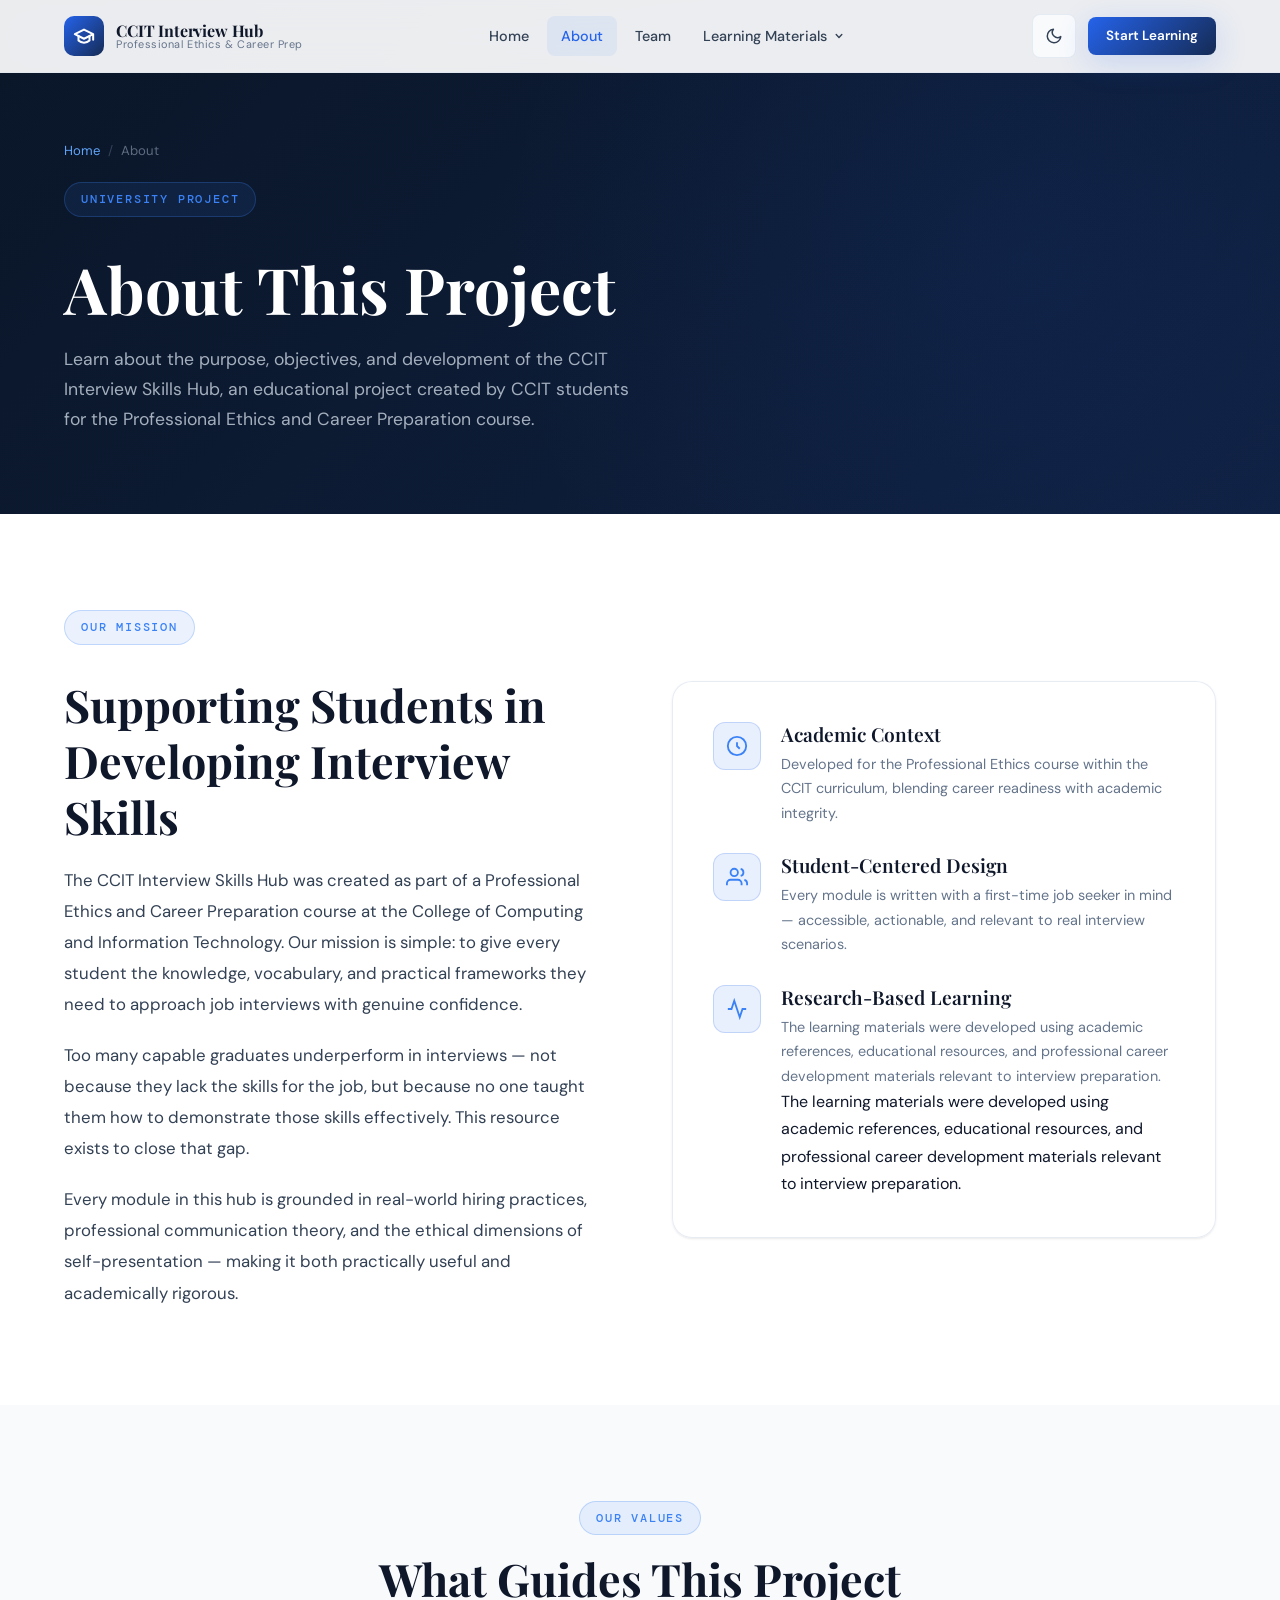
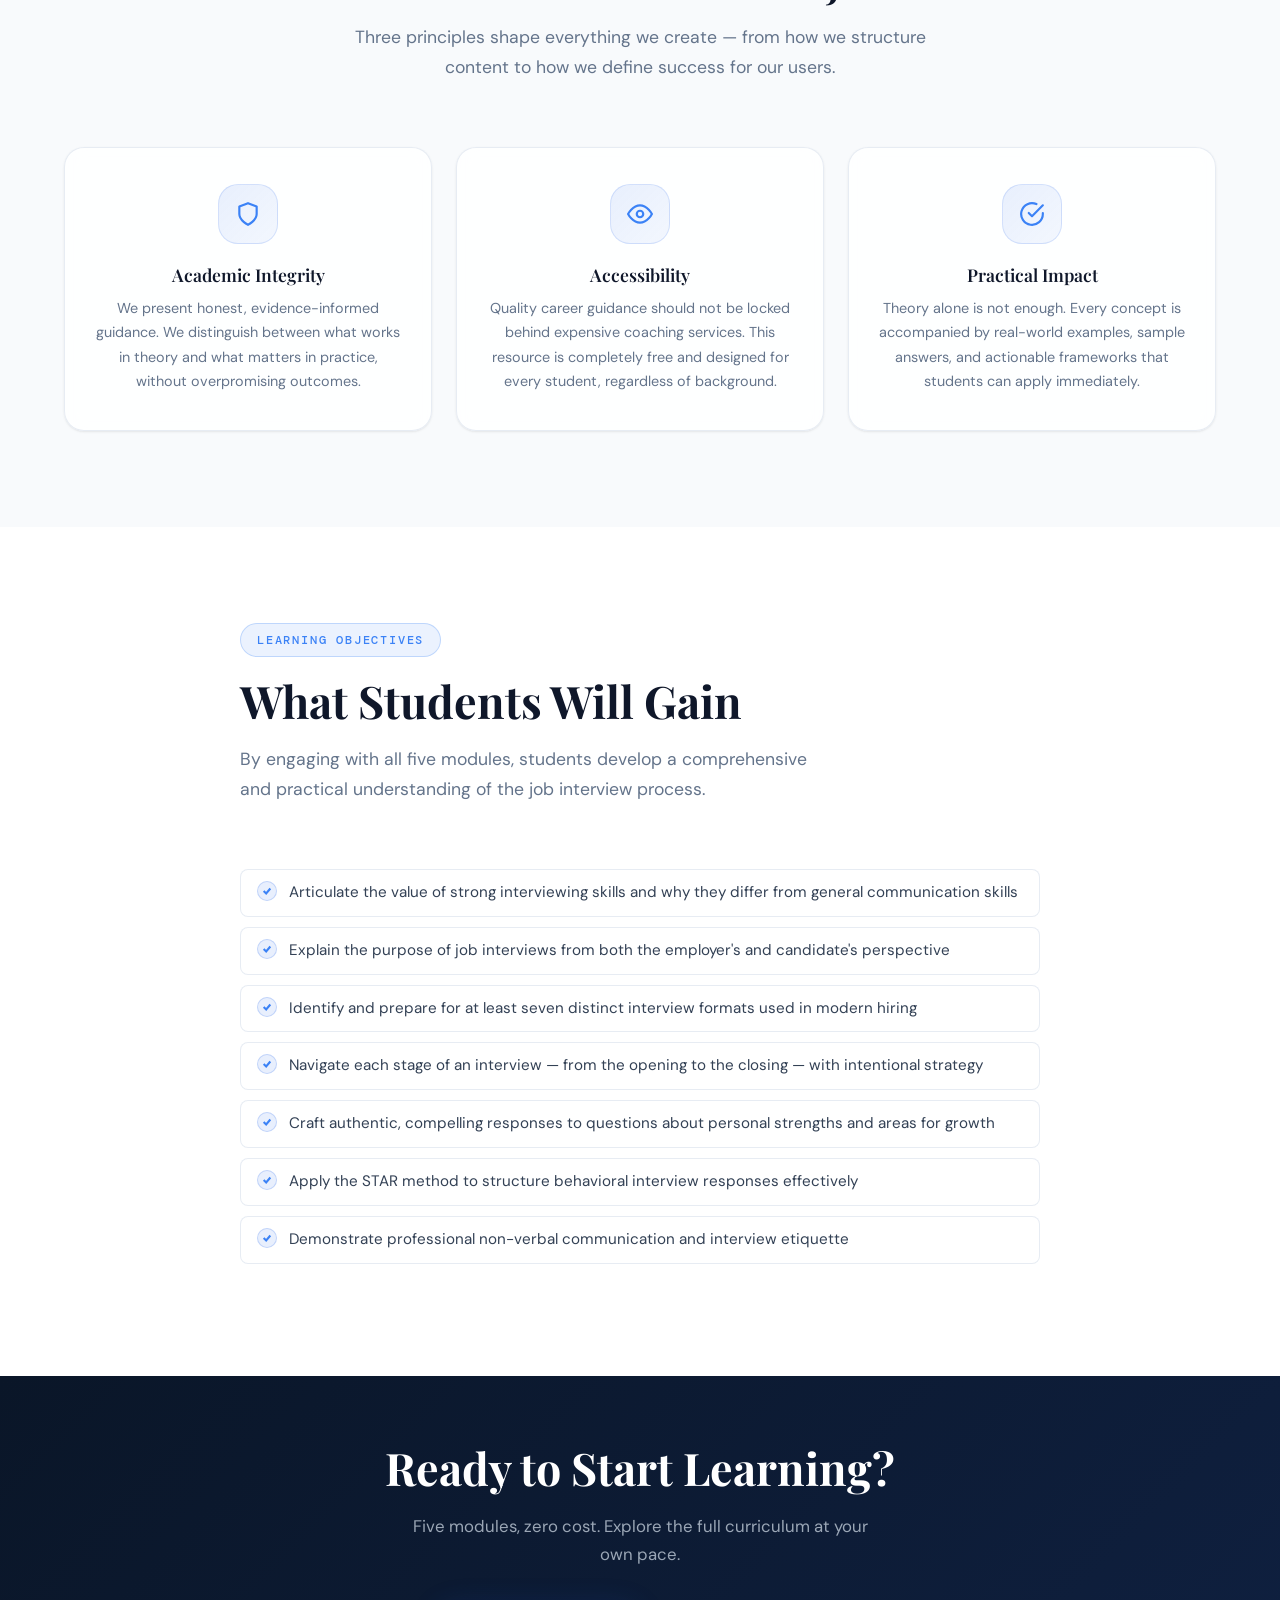
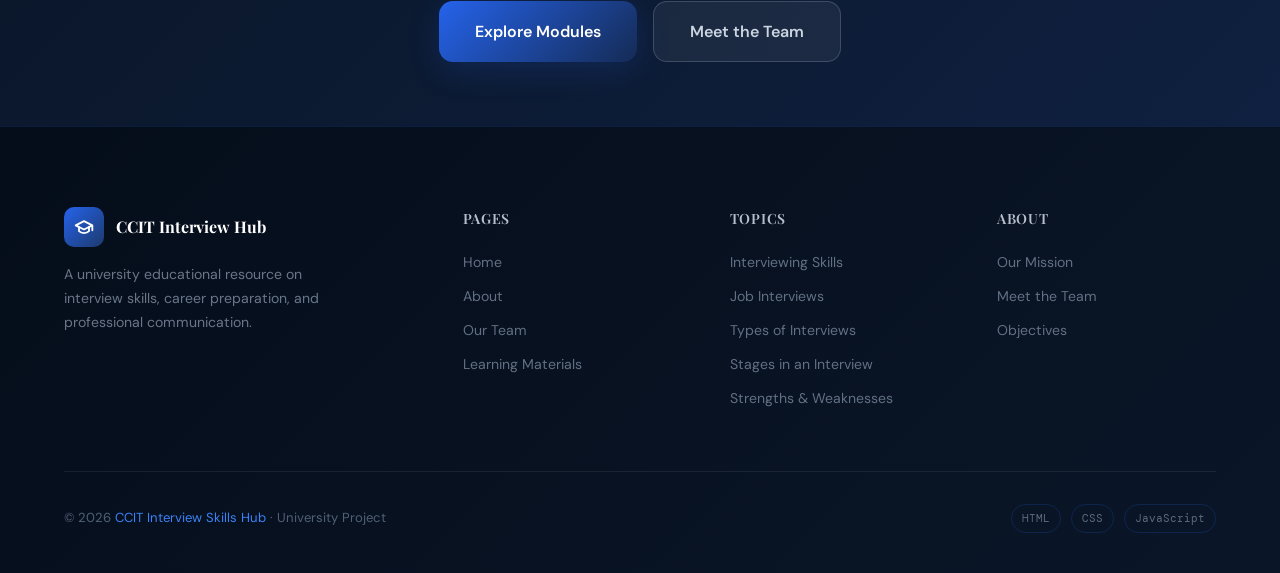
==== about.html @ 1cf7b552 "Initial commit" ====
<!DOCTYPE html>
<html lang="en" data-theme="light">
<head>
  <meta charset="UTF-8" />
  <meta name="viewport" content="width=device-width, initial-scale=1.0" />
  <title>About — CCIT Interview Skills Hub</title>
  <meta name="description" content="Learn about the CCIT Interview Skills Hub project, its mission, values, and educational objectives." />
  <link rel="preconnect" href="https://fonts.googleapis.com" />
  <link rel="preconnect" href="https://fonts.gstatic.com" crossorigin />
  <link href="https://fonts.googleapis.com/css2?family=Playfair+Display:wght@400;600;700;900&family=DM+Sans:wght@300;400;500;600;700&family=DM+Mono:wght@400;500&display=swap" rel="stylesheet" />
  <link rel="stylesheet" href="css/style.css" />
</head>
<body>

<!-- ── Navbar ───────────────────────────────────────────────── -->
<nav class="navbar">
  <div class="container nav-inner">
    <a href="index.html" class="nav-logo">
      <div class="logo-icon">
        <svg width="22" height="22" viewBox="0 0 24 24" fill="none" stroke="white" stroke-width="2.2" stroke-linecap="round" stroke-linejoin="round">
          <path d="M22 10v6M2 10l10-5 10 5-10 5z"/><path d="M6 12v5c3 3 9 3 12 0v-5"/>
        </svg>
      </div>
      <div class="logo-text">
        <span class="logo-title">CCIT Interview Hub</span>
        <span class="logo-sub">Professional Ethics &amp; Career Prep</span>
      </div>
    </a>

    <ul class="nav-menu">
      <li class="nav-item"><a href="index.html" class="nav-link">Home</a></li>
      <li class="nav-item"><a href="about.html" class="nav-link">About</a></li>
      <li class="nav-item"><a href="team.html" class="nav-link">Team</a></li>
      <li class="nav-item">
        <a href="learning-materials.html" class="nav-link">
          Learning Materials
          <svg viewBox="0 0 20 20" fill="currentColor"><path fill-rule="evenodd" d="M5.293 7.293a1 1 0 011.414 0L10 10.586l3.293-3.293a1 1 0 111.414 1.414l-4 4a1 1 0 01-1.414 0l-4-4a1 1 0 010-1.414z" clip-rule="evenodd"/></svg>
        </a>
        <div class="dropdown">
          <a href="learning-materials.html#topic-1" class="dropdown-item"><span class="dropdown-dot"></span>Interviewing Skills</a>
          <a href="learning-materials.html#topic-2" class="dropdown-item"><span class="dropdown-dot"></span>Job Interviews</a>
          <a href="learning-materials.html#topic-3" class="dropdown-item"><span class="dropdown-dot"></span>Types of Interviews</a>
          <a href="learning-materials.html#topic-4" class="dropdown-item"><span class="dropdown-dot"></span>Stages in an Interview</a>
          <a href="learning-materials.html#topic-5" class="dropdown-item"><span class="dropdown-dot"></span>Strengths &amp; Weaknesses</a>
        </div>
      </li>
    </ul>

    <div class="nav-actions">
      <button class="dark-toggle" aria-label="Toggle dark mode">
        <svg class="icon-moon" width="18" height="18" viewBox="0 0 24 24" fill="none" stroke="currentColor" stroke-width="2" stroke-linecap="round" stroke-linejoin="round"><path d="M21 12.79A9 9 0 1 1 11.21 3 7 7 0 0 0 21 12.79z"/></svg>
        <svg class="icon-sun" width="18" height="18" viewBox="0 0 24 24" fill="none" stroke="currentColor" stroke-width="2" stroke-linecap="round" stroke-linejoin="round"><circle cx="12" cy="12" r="5"/><line x1="12" y1="1" x2="12" y2="3"/><line x1="12" y1="21" x2="12" y2="23"/><line x1="4.22" y1="4.22" x2="5.64" y2="5.64"/><line x1="18.36" y1="18.36" x2="19.78" y2="19.78"/><line x1="1" y1="12" x2="3" y2="12"/><line x1="21" y1="12" x2="23" y2="12"/><line x1="4.22" y1="19.78" x2="5.64" y2="18.36"/><line x1="18.36" y1="5.64" x2="19.78" y2="4.22"/></svg>
      </button>
      <a href="learning-materials.html" class="btn btn-primary btn-sm">Start Learning</a>
      <button class="mobile-menu-btn" aria-label="Menu"><span></span><span></span><span></span></button>
    </div>
  </div>
</nav>

<!-- Mobile Nav -->
<div class="mobile-nav">
  <div class="mobile-nav-links">
    <a href="index.html" class="mobile-nav-link">Home</a>
    <a href="about.html" class="mobile-nav-link">About</a>
    <a href="team.html" class="mobile-nav-link">Team</a>
    <a href="learning-materials.html" class="mobile-nav-link">Learning Materials</a>
    <div class="mobile-nav-sub">
      <a href="learning-materials.html#topic-1" class="mobile-nav-link">→ Interviewing Skills</a>
      <a href="learning-materials.html#topic-2" class="mobile-nav-link">→ Job Interviews</a>
      <a href="learning-materials.html#topic-3" class="mobile-nav-link">→ Types of Interviews</a>
      <a href="learning-materials.html#topic-4" class="mobile-nav-link">→ Stages in an Interview</a>
      <a href="learning-materials.html#topic-5" class="mobile-nav-link">→ Strengths &amp; Weaknesses</a>
    </div>
  </div>
</div>

<!-- ── Page Hero ─────────────────────────────────────────────── -->
<section class="page-hero">
  <div class="container page-hero-content">
    <div class="breadcrumb">
      <a href="index.html">Home</a>
      <span class="breadcrumb-sep">/</span>
      <span>About</span>
    </div>
    <span class="section-tag">University Project</span>
    <h1 style="margin-top:16px;">About This Project</h1>
<p>Learn about the purpose, objectives, and development of the CCIT Interview Skills Hub, an educational project created by CCIT students for the Professional Ethics and Career Preparation course.</p></div>
</section>

<!-- ── Mission ──────────────────────────────────────────────── -->
<section class="section">
  <div class="container">
    <div class="mission-block">
      <div class="reveal">
        <span class="section-tag">Our Mission</span>
        <h2 style="margin:16px 0 20px;">Supporting Students in Developing Interview Skills</h2>
        <p style="font-size:1.05rem;line-height:1.85;margin-bottom:20px;">
          The CCIT Interview Skills Hub was created as part of a Professional Ethics and Career Preparation course at the College of Computing and Information Technology. Our mission is simple: to give every student the knowledge, vocabulary, and practical frameworks they need to approach job interviews with genuine confidence.
        </p>
        <p style="font-size:1.05rem;line-height:1.85;margin-bottom:20px;">
          Too many capable graduates underperform in interviews — not because they lack the skills for the job, but because no one taught them how to demonstrate those skills effectively. This resource exists to close that gap.
        </p>
        <p style="font-size:1.05rem;line-height:1.85;">
          Every module in this hub is grounded in real-world hiring practices, professional communication theory, and the ethical dimensions of self-presentation — making it both practically useful and academically rigorous.
        </p>
      </div>
      <div class="reveal reveal-delay-2">
        <div class="card" style="padding:40px;">
          <div style="display:flex;gap:20px;margin-bottom:28px;align-items:flex-start;">
            <div style="width:48px;height:48px;border-radius:12px;background:rgba(37,99,235,0.1);border:1px solid rgba(37,99,235,0.2);display:flex;align-items:center;justify-content:center;flex-shrink:0;color:var(--blue-400);">
              <svg width="22" height="22" viewBox="0 0 24 24" fill="none" stroke="currentColor" stroke-width="2"><circle cx="12" cy="12" r="10"/><path d="M12 8v4l3 3"/></svg>
            </div>
            <div>
              <h4 style="margin-bottom:6px;">Academic Context</h4>
              <p style="font-size:0.9rem;color:var(--text-muted);line-height:1.7;margin:0;">Developed for the Professional Ethics course within the CCIT curriculum, blending career readiness with academic integrity.</p>
            </div>
          </div>
          <div style="display:flex;gap:20px;margin-bottom:28px;align-items:flex-start;">
            <div style="width:48px;height:48px;border-radius:12px;background:rgba(37,99,235,0.1);border:1px solid rgba(37,99,235,0.2);display:flex;align-items:center;justify-content:center;flex-shrink:0;color:var(--blue-400);">
              <svg width="22" height="22" viewBox="0 0 24 24" fill="none" stroke="currentColor" stroke-width="2"><path d="M17 21v-2a4 4 0 00-4-4H5a4 4 0 00-4 4v2"/><circle cx="9" cy="7" r="4"/><path d="M23 21v-2a4 4 0 00-3-3.87M16 3.13a4 4 0 010 7.75"/></svg>
            </div>
            <div>
              <h4 style="margin-bottom:6px;">Student-Centered Design</h4>
              <p style="font-size:0.9rem;color:var(--text-muted);line-height:1.7;margin:0;">Every module is written with a first-time job seeker in mind — accessible, actionable, and relevant to real interview scenarios.</p>
            </div>
          </div>
          <div style="display:flex;gap:20px;align-items:flex-start;">
            <div style="width:48px;height:48px;border-radius:12px;background:rgba(37,99,235,0.1);border:1px solid rgba(37,99,235,0.2);display:flex;align-items:center;justify-content:center;flex-shrink:0;color:var(--blue-400);">
              <svg width="22" height="22" viewBox="0 0 24 24" fill="none" stroke="currentColor" stroke-width="2"><polyline points="22 12 18 12 15 21 9 3 6 12 2 12"/></svg>
            </div>
            <div>
              <div>
  <div>
  <h4 style="margin-bottom:6px;">Research-Based Learning</h4>
  <p style="font-size:0.9rem;color:var(--text-muted);line-height:1.7;margin:0;">
    The learning materials were developed using academic references, educational resources, and professional career development materials relevant to interview preparation.
  </p>
</div>
  The learning materials were developed using academic references, educational resources, and professional career development materials relevant to interview preparation.
</p>            </div>
          </div>
        </div>
      </div>
    </div>
  </div>
</section>

<!-- ── Values ─────────────────────────────────────────────────── -->
<section class="section" style="background:var(--bg-secondary);">
  <div class="container">
    <div class="section-header reveal">
      <span class="section-tag">Our Values</span>
      <h2 class="section-title">What Guides This Project</h2>
      <p class="section-desc">Three principles shape everything we create — from how we structure content to how we define success for our users.</p>
    </div>

    <div class="values-grid">
      <div class="card value-card reveal">
        <div class="value-icon">
          <svg width="26" height="26" viewBox="0 0 24 24" fill="none" stroke="currentColor" stroke-width="2" stroke-linecap="round" stroke-linejoin="round"><path d="M12 22s8-4 8-10V5l-8-3-8 3v7c0 6 8 10 8 10z"/></svg>
        </div>
        <h3>Academic Integrity</h3>
        <p style="font-size:0.9rem;color:var(--text-muted);line-height:1.7;">We present honest, evidence-informed guidance. We distinguish between what works in theory and what matters in practice, without overpromising outcomes.</p>
      </div>

      <div class="card value-card reveal reveal-delay-1">
        <div class="value-icon">
          <svg width="26" height="26" viewBox="0 0 24 24" fill="none" stroke="currentColor" stroke-width="2" stroke-linecap="round" stroke-linejoin="round"><path d="M1 12s4-8 11-8 11 8 11 8-4 8-11 8-11-8-11-8z"/><circle cx="12" cy="12" r="3"/></svg>
        </div>
        <h3>Accessibility</h3>
        <p style="font-size:0.9rem;color:var(--text-muted);line-height:1.7;">Quality career guidance should not be locked behind expensive coaching services. This resource is completely free and designed for every student, regardless of background.</p>
      </div>

      <div class="card value-card reveal reveal-delay-2">
        <div class="value-icon">
          <svg width="26" height="26" viewBox="0 0 24 24" fill="none" stroke="currentColor" stroke-width="2" stroke-linecap="round" stroke-linejoin="round"><path d="M22 11.08V12a10 10 0 11-5.93-9.14"/><polyline points="22 4 12 14.01 9 11.01"/></svg>
        </div>
        <h3>Practical Impact</h3>
        <p style="font-size:0.9rem;color:var(--text-muted);line-height:1.7;">Theory alone is not enough. Every concept is accompanied by real-world examples, sample answers, and actionable frameworks that students can apply immediately.</p>
      </div>
    </div>
  </div>
</section>

<!-- ── Objectives ─────────────────────────────────────────────── -->
<section class="section" id="objectives">
  <div class="container">
    <div style="max-width:800px;margin:0 auto;">
      <div class="section-header reveal" style="text-align:left;">
        <span class="section-tag">Learning Objectives</span>
        <h2 class="section-title" style="text-align:left;">What Students Will Gain</h2>
        <p class="section-desc" style="text-align:left;margin:0;">By engaging with all five modules, students develop a comprehensive and practical understanding of the job interview process.</p>
      </div>

      <ul class="check-list reveal">
        <li>
          <span class="check-icon"><svg viewBox="0 0 12 12" fill="none" stroke="currentColor" stroke-width="2.5"><polyline points="2,6 5,9 10,3"/></svg></span>
          Articulate the value of strong interviewing skills and why they differ from general communication skills
        </li>
        <li>
          <span class="check-icon"><svg viewBox="0 0 12 12" fill="none" stroke="currentColor" stroke-width="2.5"><polyline points="2,6 5,9 10,3"/></svg></span>
          Explain the purpose of job interviews from both the employer's and candidate's perspective
        </li>
        <li>
          <span class="check-icon"><svg viewBox="0 0 12 12" fill="none" stroke="currentColor" stroke-width="2.5"><polyline points="2,6 5,9 10,3"/></svg></span>
          Identify and prepare for at least seven distinct interview formats used in modern hiring
        </li>
        <li>
          <span class="check-icon"><svg viewBox="0 0 12 12" fill="none" stroke="currentColor" stroke-width="2.5"><polyline points="2,6 5,9 10,3"/></svg></span>
          Navigate each stage of an interview — from the opening to the closing — with intentional strategy
        </li>
        <li>
          <span class="check-icon"><svg viewBox="0 0 12 12" fill="none" stroke="currentColor" stroke-width="2.5"><polyline points="2,6 5,9 10,3"/></svg></span>
          Craft authentic, compelling responses to questions about personal strengths and areas for growth
        </li>
        <li>
          <span class="check-icon"><svg viewBox="0 0 12 12" fill="none" stroke="currentColor" stroke-width="2.5"><polyline points="2,6 5,9 10,3"/></svg></span>
          Apply the STAR method to structure behavioral interview responses effectively
        </li>
        <li>
          <span class="check-icon"><svg viewBox="0 0 12 12" fill="none" stroke="currentColor" stroke-width="2.5"><polyline points="2,6 5,9 10,3"/></svg></span>
          Demonstrate professional non-verbal communication and interview etiquette
        </li>
      </ul>
    </div>
  </div>
</section>

<!-- ── CTA ───────────────────────────────────────────────────── -->
<section class="section-sm" style="background:linear-gradient(135deg,var(--navy-900),var(--navy-800));text-align:center;">
  <div class="container reveal">
    <h2 style="color:#fff;margin-bottom:16px;">Ready to Start Learning?</h2>
    <p style="color:rgba(203,213,225,0.75);max-width:480px;margin:0 auto 32px;">Five modules, zero cost. Explore the full curriculum at your own pace.</p>
    <div style="display:flex;gap:16px;justify-content:center;flex-wrap:wrap;">
      <a href="learning-materials.html" class="btn btn-primary btn-lg">Explore Modules</a>
      <a href="team.html" class="btn btn-ghost btn-lg" style="color:#cbd5e1;border-color:rgba(203,213,225,0.2);background:rgba(255,255,255,0.06);">Meet the Team</a>
    </div>
  </div>
</section>

<!-- ── Footer ───────────────────────────────────────────────── -->
<footer class="footer">
  <div class="container">
    <div class="footer-grid">
      <div class="footer-brand">
        <div class="footer-logo">
          <div class="footer-logo-icon">
            <svg width="20" height="20" viewBox="0 0 24 24" fill="none" stroke="white" stroke-width="2.2" stroke-linecap="round" stroke-linejoin="round"><path d="M22 10v6M2 10l10-5 10 5-10 5z"/><path d="M6 12v5c3 3 9 3 12 0v-5"/></svg>
          </div>
          <span class="footer-brand-name">CCIT Interview Hub</span>
        </div>
        <p class="footer-desc">A university educational resource on interview skills, career preparation, and professional communication.</p>
      </div>
      <div>
        <div class="footer-col-title">Pages</div>
        <div class="footer-links">
          <a href="index.html" class="footer-link">Home</a>
          <a href="about.html" class="footer-link">About</a>
          <a href="team.html" class="footer-link">Our Team</a>
          <a href="learning-materials.html" class="footer-link">Learning Materials</a>
        </div>
      </div>
      <div>
        <div class="footer-col-title">Topics</div>
        <div class="footer-links">
          <a href="learning-materials.html#topic-1" class="footer-link">Interviewing Skills</a>
          <a href="learning-materials.html#topic-2" class="footer-link">Job Interviews</a>
          <a href="learning-materials.html#topic-3" class="footer-link">Types of Interviews</a>
          <a href="learning-materials.html#topic-4" class="footer-link">Stages in an Interview</a>
          <a href="learning-materials.html#topic-5" class="footer-link">Strengths &amp; Weaknesses</a>
        </div>
      </div>
      <div>
        <div class="footer-col-title">About</div>
        <div class="footer-links">
          <a href="about.html" class="footer-link">Our Mission</a>
          <a href="team.html" class="footer-link">Meet the Team</a>
          <a href="about.html#objectives" class="footer-link">Objectives</a>
        </div>
      </div>
    </div>
    <div class="footer-bottom">
      <div class="footer-copy">&copy; 2026 <span>CCIT Interview Skills Hub</span> · University Project</div>
      <div class="footer-tags"><span class="footer-tag">HTML</span><span class="footer-tag">CSS</span><span class="footer-tag">JavaScript</span></div>
    </div>
  </div>
</footer>

<button class="back-top" aria-label="Back to top">
  <svg width="20" height="20" viewBox="0 0 24 24" fill="none" stroke="currentColor" stroke-width="2.5" stroke-linecap="round" stroke-linejoin="round"><path d="M18 15l-6-6-6 6"/></svg>
</button>

<script src="js/main.js"></script>
</body>
</html>
---- css/style.css ----
/* ============================================================
   CCIT Interview Skills Hub — Global Stylesheet
   ============================================================ */

@import url('https://fonts.googleapis.com/css2?family=Playfair+Display:wght@400;600;700;900&family=DM+Sans:wght@300;400;500;600;700&family=DM+Mono:wght@400;500&display=swap');

/* ─── CSS Variables ─────────────────────────────────────────── */
:root {
  --navy-950: #050d1a;
  --navy-900: #0a1628;
  --navy-800: #0f2040;
  --navy-700: #152b55;
  --navy-600: #1d3a6e;
  --blue-500: #2563eb;
  --blue-400: #3b82f6;
  --blue-300: #60a5fa;
  --blue-200: #bfdbfe;
  --gold-400: #f59e0b;
  --gold-300: #fbbf24;
  --silver-50: #f8fafc;
  --silver-100: #f1f5f9;
  --silver-200: #e2e8f0;
  --silver-300: #cbd5e1;
  --silver-400: #94a3b8;
  --silver-500: #64748b;
  --silver-600: #475569;
  --silver-700: #334155;
  --text-primary: #0f172a;
  --text-secondary: #334155;
  --text-muted: #64748b;

  --bg-primary: #ffffff;
  --bg-secondary: #f8fafc;
  --bg-tertiary: #f1f5f9;
  --card-bg: rgba(255, 255, 255, 0.85);
  --card-border: rgba(226, 232, 240, 0.8);
  --nav-bg: rgba(255, 255, 255, 0.92);
  --shadow-sm: 0 1px 3px rgba(0,0,0,0.06), 0 1px 2px rgba(0,0,0,0.04);
  --shadow-md: 0 4px 16px rgba(0,0,0,0.08), 0 2px 6px rgba(0,0,0,0.04);
  --shadow-lg: 0 16px 48px rgba(0,0,0,0.10), 0 4px 16px rgba(0,0,0,0.06);
  --shadow-blue: 0 8px 32px rgba(37, 99, 235, 0.18);
  --radius-sm: 8px;
  --radius-md: 14px;
  --radius-lg: 20px;
  --radius-xl: 28px;
  --radius-full: 9999px;
  --transition: all 0.28s cubic-bezier(0.4, 0, 0.2, 1);
  --font-display: 'Playfair Display', Georgia, serif;
  --font-body: 'DM Sans', system-ui, sans-serif;
  --font-mono: 'DM Mono', 'Courier New', monospace;
}

/* Dark Mode */
[data-theme="dark"] {
  --bg-primary: #0a1628;
  --bg-secondary: #0f2040;
  --bg-tertiary: #152b55;
  --card-bg: rgba(15, 32, 64, 0.85);
  --card-border: rgba(37, 99, 235, 0.2);
  --nav-bg: rgba(10, 22, 40, 0.95);
  --text-primary: #f1f5f9;
  --text-secondary: #cbd5e1;
  --text-muted: #64748b;
  --silver-200: #1e3a5f;
  --shadow-sm: 0 1px 3px rgba(0,0,0,0.3);
  --shadow-md: 0 4px 16px rgba(0,0,0,0.4);
  --shadow-lg: 0 16px 48px rgba(0,0,0,0.5);
}

/* ─── Reset & Base ───────────────────────────────────────────── */
*, *::before, *::after { box-sizing: border-box; margin: 0; padding: 0; }

html {
  scroll-behavior: smooth;
  scroll-padding-top: 80px;
  font-size: 16px;
}

body {
  font-family: var(--font-body);
  background: var(--bg-primary);
  color: var(--text-primary);
  line-height: 1.7;
  transition: background 0.35s ease, color 0.35s ease;
  overflow-x: hidden;
}

img { max-width: 100%; display: block; }
a { color: inherit; text-decoration: none; }
ul { list-style: none; }
button { cursor: pointer; font-family: inherit; }

/* ─── Typography ─────────────────────────────────────────────── */
h1, h2, h3, h4 {
  font-family: var(--font-display);
  line-height: 1.25;
  color: var(--text-primary);
}

h1 { font-size: clamp(2.4rem, 5vw, 4rem); font-weight: 700; }
h2 { font-size: clamp(1.9rem, 3.5vw, 2.8rem); font-weight: 700; }
h3 { font-size: clamp(1.4rem, 2.5vw, 1.9rem); font-weight: 600; }
h4 { font-size: 1.2rem; font-weight: 600; }

p { color: var(--text-secondary); font-size: 1.05rem; }

/* ─── Layout Utilities ───────────────────────────────────────── */
.container {
  max-width: 1200px;
  margin: 0 auto;
  padding: 0 24px;
}

.section {
  padding: 96px 0;
}

.section-sm {
  padding: 64px 0;
}

.section-header {
  text-align: center;
  margin-bottom: 64px;
}

.section-tag {
  display: inline-block;
  font-family: var(--font-mono);
  font-size: 0.75rem;
  font-weight: 500;
  letter-spacing: 0.15em;
  text-transform: uppercase;
  color: var(--blue-400);
  background: rgba(59, 130, 246, 0.1);
  border: 1px solid rgba(59, 130, 246, 0.25);
  padding: 6px 16px;
  border-radius: var(--radius-full);
  margin-bottom: 16px;
}

.section-title {
  margin-bottom: 16px;
}

.section-desc {
  font-size: 1.1rem;
  color: var(--text-muted);
  max-width: 600px;
  margin: 0 auto;
}

/* ─── Navigation ─────────────────────────────────────────────── */
.navbar {
  position: fixed;
  top: 0; left: 0; right: 0;
  z-index: 1000;
  background: var(--nav-bg);
  backdrop-filter: blur(16px) saturate(160%);
  -webkit-backdrop-filter: blur(16px) saturate(160%);
  border-bottom: 1px solid var(--card-border);
  transition: var(--transition);
}

.navbar.scrolled {
  box-shadow: var(--shadow-md);
}

.nav-inner {
  display: flex;
  align-items: center;
  justify-content: space-between;
  height: 72px;
}

.nav-logo {
  display: flex;
  align-items: center;
  gap: 12px;
}

.logo-icon {
  width: 40px;
  height: 40px;
  background: linear-gradient(135deg, var(--blue-500), var(--navy-700));
  border-radius: 10px;
  display: flex;
  align-items: center;
  justify-content: center;
  flex-shrink: 0;
}

.logo-text {
  display: flex;
  flex-direction: column;
  line-height: 1;
}

.logo-title {
  font-family: var(--font-display);
  font-size: 1rem;
  font-weight: 700;
  color: var(--text-primary);
  letter-spacing: -0.01em;
}

.logo-sub {
  font-size: 0.68rem;
  color: var(--text-muted);
  letter-spacing: 0.05em;
  font-weight: 400;
}

.nav-menu {
  display: flex;
  align-items: center;
  gap: 4px;
}

.nav-item {
  position: relative;
}

.nav-link {
  display: flex;
  align-items: center;
  gap: 5px;
  padding: 8px 14px;
  font-size: 0.9rem;
  font-weight: 500;
  color: var(--text-secondary);
  border-radius: var(--radius-sm);
  transition: var(--transition);
}

.nav-link:hover,
.nav-link.active {
  color: var(--blue-500);
  background: rgba(59, 130, 246, 0.08);
}

.nav-link svg {
  width: 14px;
  height: 14px;
  transition: transform 0.25s ease;
}

.nav-item:hover .nav-link svg {
  transform: rotate(180deg);
}

/* Dropdown */
.dropdown {
  position: absolute;
  top: calc(100% + 8px);
  left: 50%;
  transform: translateX(-50%) translateY(-8px);
  background: var(--card-bg);
  backdrop-filter: blur(20px);
  -webkit-backdrop-filter: blur(20px);
  border: 1px solid var(--card-border);
  border-radius: var(--radius-md);
  padding: 8px;
  min-width: 240px;
  box-shadow: var(--shadow-lg);
  opacity: 0;
  pointer-events: none;
  transition: opacity 0.2s ease, transform 0.2s ease;
}

.nav-item:hover .dropdown {
  opacity: 1;
  pointer-events: all;
  transform: translateX(-50%) translateY(0);
}

.dropdown-item {
  display: flex;
  align-items: center;
  gap: 10px;
  padding: 10px 14px;
  border-radius: var(--radius-sm);
  font-size: 0.88rem;
  font-weight: 500;
  color: var(--text-secondary);
  transition: var(--transition);
}

.dropdown-item:hover {
  background: rgba(37, 99, 235, 0.1);
  color: var(--blue-500);
}

.dropdown-dot {
  width: 6px;
  height: 6px;
  border-radius: 50%;
  background: var(--blue-400);
  flex-shrink: 0;
}

.nav-actions {
  display: flex;
  align-items: center;
  gap: 12px;
}

/* Dark mode toggle */
.dark-toggle {
  width: 44px;
  height: 44px;
  border: 1px solid var(--card-border);
  border-radius: var(--radius-sm);
  background: var(--bg-secondary);
  display: flex;
  align-items: center;
  justify-content: center;
  color: var(--text-secondary);
  transition: var(--transition);
}

.dark-toggle:hover {
  border-color: var(--blue-400);
  color: var(--blue-400);
  background: rgba(59, 130, 246, 0.08);
}

.dark-toggle .icon-sun { display: none; }
.dark-toggle .icon-moon { display: block; }

[data-theme="dark"] .dark-toggle .icon-sun { display: block; }
[data-theme="dark"] .dark-toggle .icon-moon { display: none; }

/* Mobile toggle */
.mobile-menu-btn {
  display: none;
  width: 44px;
  height: 44px;
  border: 1px solid var(--card-border);
  border-radius: var(--radius-sm);
  background: var(--bg-secondary);
  align-items: center;
  justify-content: center;
  flex-direction: column;
  gap: 5px;
  color: var(--text-secondary);
  transition: var(--transition);
}

.mobile-menu-btn span {
  display: block;
  width: 20px;
  height: 2px;
  background: currentColor;
  border-radius: 2px;
  transition: var(--transition);
}

/* ─── Buttons ────────────────────────────────────────────────── */
.btn {
  display: inline-flex;
  align-items: center;
  justify-content: center;
  gap: 8px;
  padding: 13px 28px;
  font-family: var(--font-body);
  font-size: 0.92rem;
  font-weight: 600;
  border-radius: var(--radius-sm);
  border: none;
  transition: var(--transition);
  cursor: pointer;
  text-decoration: none;
  white-space: nowrap;
}

.btn-primary {
  background: linear-gradient(135deg, var(--blue-500), var(--navy-700));
  color: #fff;
  box-shadow: var(--shadow-blue);
}

.btn-primary:hover {
  transform: translateY(-2px);
  box-shadow: 0 12px 40px rgba(37, 99, 235, 0.3);
}

.btn-primary:active {
  transform: translateY(0);
}

.btn-outline {
  background: transparent;
  color: var(--blue-500);
  border: 2px solid var(--blue-500);
}

.btn-outline:hover {
  background: var(--blue-500);
  color: #fff;
  transform: translateY(-2px);
}

.btn-ghost {
  background: var(--bg-secondary);
  color: var(--text-secondary);
  border: 1px solid var(--card-border);
}

.btn-ghost:hover {
  border-color: var(--blue-400);
  color: var(--blue-500);
}

.btn-lg {
  padding: 16px 36px;
  font-size: 1rem;
  border-radius: var(--radius-md);
}

.btn-sm {
  padding: 8px 18px;
  font-size: 0.84rem;
}

/* ─── Cards ──────────────────────────────────────────────────── */
.card {
  background: var(--card-bg);
  border: 1px solid var(--card-border);
  border-radius: var(--radius-lg);
  padding: 32px;
  backdrop-filter: blur(10px);
  -webkit-backdrop-filter: blur(10px);
  box-shadow: var(--shadow-sm);
  transition: var(--transition);
}

.card:hover {
  transform: translateY(-4px);
  box-shadow: var(--shadow-lg);
  border-color: rgba(59, 130, 246, 0.3);
}

.card-glass {
  background: rgba(255, 255, 255, 0.06);
  border: 1px solid rgba(255, 255, 255, 0.12);
  backdrop-filter: blur(20px);
  -webkit-backdrop-filter: blur(20px);
}

/* ─── Hero ───────────────────────────────────────────────────── */
.hero {
  min-height: 100vh;
  display: flex;
  align-items: center;
  position: relative;
  overflow: hidden;
  padding-top: 72px;
  background: linear-gradient(135deg, var(--navy-950) 0%, var(--navy-800) 50%, #0e2a5e 100%);
}

.hero-bg-pattern {
  position: absolute;
  inset: 0;
  background-image:
    radial-gradient(circle at 20% 50%, rgba(37, 99, 235, 0.12) 0%, transparent 50%),
    radial-gradient(circle at 80% 20%, rgba(245, 158, 11, 0.08) 0%, transparent 40%),
    radial-gradient(circle at 60% 80%, rgba(37, 99, 235, 0.08) 0%, transparent 40%);
}

.hero-grid {
  position: absolute;
  inset: 0;
  background-image:
    linear-gradient(rgba(255,255,255,0.03) 1px, transparent 1px),
    linear-gradient(90deg, rgba(255,255,255,0.03) 1px, transparent 1px);
  background-size: 60px 60px;
}

.hero-content {
  position: relative;
  z-index: 2;
  display: grid;
  grid-template-columns: 1fr 1fr;
  gap: 80px;
  align-items: center;
}

.hero-badge {
  display: inline-flex;
  align-items: center;
  gap: 8px;
  background: rgba(245, 158, 11, 0.12);
  border: 1px solid rgba(245, 158, 11, 0.3);
  padding: 6px 16px;
  border-radius: var(--radius-full);
  font-size: 0.78rem;
  font-weight: 600;
  color: var(--gold-300);
  letter-spacing: 0.05em;
  text-transform: uppercase;
  margin-bottom: 28px;
}

.hero-badge-dot {
  width: 6px;
  height: 6px;
  border-radius: 50%;
  background: var(--gold-400);
  animation: pulse 2s infinite;
}

@keyframes pulse {
  0%, 100% { opacity: 1; transform: scale(1); }
  50% { opacity: 0.5; transform: scale(0.85); }
}

.hero-title {
  font-size: clamp(2.8rem, 5vw, 4.2rem);
  font-weight: 900;
  color: #fff;
  line-height: 1.15;
  margin-bottom: 24px;
  letter-spacing: -0.02em;
}

.hero-title .accent {
  background: linear-gradient(135deg, var(--blue-300), var(--gold-300));
  -webkit-background-clip: text;
  -webkit-text-fill-color: transparent;
  background-clip: text;
}

.hero-desc {
  font-size: 1.15rem;
  color: rgba(203, 213, 225, 0.85);
  margin-bottom: 40px;
  max-width: 520px;
  line-height: 1.75;
}

.hero-actions {
  display: flex;
  gap: 16px;
  flex-wrap: wrap;
  margin-bottom: 56px;
}

.hero-stats {
  display: flex;
  gap: 40px;
  padding-top: 32px;
  border-top: 1px solid rgba(255,255,255,0.1);
}

.hero-stat-num {
  font-family: var(--font-display);
  font-size: 2rem;
  font-weight: 700;
  color: #fff;
  line-height: 1;
  margin-bottom: 4px;
}

.hero-stat-label {
  font-size: 0.82rem;
  color: rgba(148, 163, 184, 0.8);
  font-weight: 400;
}

/* Hero visual */
.hero-visual {
  position: relative;
  display: flex;
  justify-content: center;
  align-items: center;
}

.hero-illustration {
  width: 100%;
  max-width: 520px;
  filter: drop-shadow(0 40px 80px rgba(37, 99, 235, 0.2));
  animation: float 6s ease-in-out infinite;
}

@keyframes float {
  0%, 100% { transform: translateY(0); }
  50% { transform: translateY(-18px); }
}

.hero-card-float {
  position: absolute;
  background: rgba(15, 32, 64, 0.9);
  border: 1px solid rgba(37, 99, 235, 0.3);
  backdrop-filter: blur(16px);
  border-radius: var(--radius-md);
  padding: 14px 18px;
  box-shadow: var(--shadow-lg);
}

.hero-card-float.card-1 {
  top: 8%;
  left: -5%;
  animation: float 5s ease-in-out infinite;
}

.hero-card-float.card-2 {
  bottom: 12%;
  right: -8%;
  animation: float 7s ease-in-out infinite reverse;
}

.float-card-label {
  font-size: 0.75rem;
  color: var(--silver-400);
  margin-bottom: 4px;
}

.float-card-value {
  font-family: var(--font-display);
  font-size: 1.2rem;
  font-weight: 700;
  color: #fff;
}

.float-card-bar {
  display: flex;
  gap: 4px;
  margin-top: 8px;
}

.bar-seg {
  height: 4px;
  border-radius: 2px;
  background: var(--blue-400);
  flex: 1;
}

.bar-seg.filled { background: var(--gold-400); }

/* ─── Features / Topic Cards ─────────────────────────────────── */
.features-grid {
  display: grid;
  grid-template-columns: repeat(auto-fit, minmax(320px, 1fr));
  gap: 24px;
}

.feature-card {
  padding: 36px 32px;
  position: relative;
  overflow: hidden;
}

.feature-card::before {
  content: '';
  position: absolute;
  top: 0; left: 0; right: 0;
  height: 3px;
  background: linear-gradient(90deg, var(--blue-500), var(--blue-300));
  opacity: 0;
  transition: opacity 0.3s ease;
}

.feature-card:hover::before {
  opacity: 1;
}

.feature-icon {
  width: 52px;
  height: 52px;
  border-radius: var(--radius-md);
  display: flex;
  align-items: center;
  justify-content: center;
  margin-bottom: 20px;
  background: linear-gradient(135deg, rgba(37, 99, 235, 0.1), rgba(37, 99, 235, 0.05));
  border: 1px solid rgba(37, 99, 235, 0.15);
  color: var(--blue-400);
  transition: var(--transition);
}

.feature-card:hover .feature-icon {
  background: linear-gradient(135deg, var(--blue-500), var(--navy-700));
  color: #fff;
  border-color: transparent;
  transform: scale(1.05);
}

.feature-card h3 {
  font-size: 1.15rem;
  margin-bottom: 12px;
}

.feature-card p {
  font-size: 0.93rem;
  line-height: 1.7;
  color: var(--text-muted);
}

.feature-link {
  display: inline-flex;
  align-items: center;
  gap: 6px;
  margin-top: 20px;
  font-size: 0.86rem;
  font-weight: 600;
  color: var(--blue-400);
  transition: gap 0.2s ease;
}

.feature-link:hover { gap: 10px; }

/* ─── Search Bar ─────────────────────────────────────────────── */
.search-section {
  background: linear-gradient(135deg, var(--navy-900), var(--navy-800));
  padding: 64px 0;
}

.search-wrapper {
  max-width: 700px;
  margin: 0 auto;
  text-align: center;
}

.search-title {
  font-family: var(--font-display);
  font-size: 1.9rem;
  color: #fff;
  margin-bottom: 8px;
}

.search-subtitle {
  color: rgba(148, 163, 184, 0.8);
  margin-bottom: 32px;
}

.search-box {
  position: relative;
  display: flex;
  gap: 12px;
}

.search-input {
  flex: 1;
  padding: 16px 20px 16px 52px;
  border-radius: var(--radius-md);
  border: 1px solid rgba(37, 99, 235, 0.3);
  background: rgba(255, 255, 255, 0.07);
  color: #fff;
  font-family: var(--font-body);
  font-size: 1rem;
  outline: none;
  transition: var(--transition);
  backdrop-filter: blur(10px);
}

.search-input::placeholder { color: rgba(148, 163, 184, 0.5); }

.search-input:focus {
  border-color: var(--blue-400);
  background: rgba(255, 255, 255, 0.1);
  box-shadow: 0 0 0 3px rgba(59, 130, 246, 0.15);
}

.search-icon {
  position: absolute;
  left: 18px;
  top: 50%;
  transform: translateY(-50%);
  color: rgba(148, 163, 184, 0.6);
  width: 20px;
  height: 20px;
}

.search-btn {
  padding: 16px 28px;
  background: linear-gradient(135deg, var(--blue-500), var(--navy-700));
  color: #fff;
  border: none;
  border-radius: var(--radius-md);
  font-family: var(--font-body);
  font-size: 0.92rem;
  font-weight: 600;
  transition: var(--transition);
  white-space: nowrap;
}

.search-btn:hover {
  transform: translateY(-2px);
  box-shadow: var(--shadow-blue);
}

#search-results {
  margin-top: 24px;
  text-align: left;
}

.search-result-item {
  background: rgba(255,255,255,0.06);
  border: 1px solid rgba(37, 99, 235, 0.2);
  border-radius: var(--radius-md);
  padding: 16px 20px;
  margin-bottom: 10px;
  cursor: pointer;
  transition: var(--transition);
}

.search-result-item:hover {
  background: rgba(37, 99, 235, 0.12);
  border-color: var(--blue-400);
}

.result-title {
  font-weight: 600;
  color: #fff;
  font-size: 0.94rem;
  margin-bottom: 4px;
}

.result-snippet {
  font-size: 0.82rem;
  color: rgba(148, 163, 184, 0.7);
  line-height: 1.5;
}

.result-tag {
  display: inline-block;
  font-size: 0.7rem;
  padding: 2px 8px;
  background: rgba(37, 99, 235, 0.2);
  color: var(--blue-300);
  border-radius: var(--radius-full);
  margin-bottom: 6px;
  font-weight: 500;
}

/* ─── Learning Materials (Sidebar + Content) ────────────────── */
.learning-layout {
  display: grid;
  grid-template-columns: 280px 1fr;
  gap: 40px;
  align-items: start;
}

.learning-sidebar {
  position: sticky;
  top: 92px;
}

.sidebar-card {
  background: var(--card-bg);
  border: 1px solid var(--card-border);
  border-radius: var(--radius-lg);
  overflow: hidden;
  box-shadow: var(--shadow-sm);
  backdrop-filter: blur(10px);
}

.sidebar-header {
  padding: 20px 24px;
  background: linear-gradient(135deg, var(--navy-800), var(--navy-700));
  border-bottom: 1px solid rgba(255,255,255,0.06);
}

.sidebar-title {
  font-family: var(--font-display);
  font-size: 0.95rem;
  color: #fff;
  font-weight: 600;
}

.sidebar-nav {
  padding: 8px;
}

.sidebar-link {
  display: flex;
  align-items: center;
  gap: 12px;
  padding: 12px 16px;
  border-radius: var(--radius-sm);
  font-size: 0.88rem;
  font-weight: 500;
  color: var(--text-secondary);
  transition: var(--transition);
  cursor: pointer;
}

.sidebar-link:hover,
.sidebar-link.active {
  background: rgba(37, 99, 235, 0.1);
  color: var(--blue-500);
}

.sidebar-link.active {
  font-weight: 600;
}

.sidebar-num {
  width: 24px;
  height: 24px;
  border-radius: 6px;
  background: rgba(37, 99, 235, 0.1);
  border: 1px solid rgba(37, 99, 235, 0.2);
  display: flex;
  align-items: center;
  justify-content: center;
  font-family: var(--font-mono);
  font-size: 0.7rem;
  font-weight: 500;
  color: var(--blue-400);
  flex-shrink: 0;
  transition: var(--transition);
}

.sidebar-link.active .sidebar-num,
.sidebar-link:hover .sidebar-num {
  background: var(--blue-500);
  color: #fff;
  border-color: transparent;
}

.progress-bar {
  margin: 16px 24px 20px;
  background: rgba(37, 99, 235, 0.1);
  border-radius: var(--radius-full);
  height: 4px;
  overflow: hidden;
}

.progress-fill {
  height: 100%;
  background: linear-gradient(90deg, var(--blue-500), var(--blue-300));
  border-radius: var(--radius-full);
  width: 0%;
  transition: width 0.8s cubic-bezier(0.4, 0, 0.2, 1);
}

.progress-label {
  padding: 0 24px;
  font-size: 0.78rem;
  color: var(--text-muted);
  margin-bottom: 16px;
}

/* Learning Sections */
.learning-section {
  scroll-margin-top: 92px;
  margin-bottom: 64px;
}

.section-topic-header {
  display: flex;
  align-items: flex-start;
  gap: 20px;
  margin-bottom: 36px;
  padding-bottom: 28px;
  border-bottom: 1px solid var(--card-border);
}

.topic-number {
  width: 52px;
  height: 52px;
  border-radius: var(--radius-md);
  background: linear-gradient(135deg, var(--blue-500), var(--navy-700));
  display: flex;
  align-items: center;
  justify-content: center;
  font-family: var(--font-mono);
  font-size: 1.1rem;
  font-weight: 700;
  color: #fff;
  flex-shrink: 0;
  box-shadow: var(--shadow-blue);
}

.topic-meta span {
  font-family: var(--font-mono);
  font-size: 0.72rem;
  letter-spacing: 0.1em;
  text-transform: uppercase;
  color: var(--blue-400);
  display: block;
  margin-bottom: 6px;
}

.topic-meta h2 {
  font-size: clamp(1.5rem, 2.5vw, 2rem);
  margin-bottom: 8px;
}

.topic-meta p {
  font-size: 1rem;
  color: var(--text-muted);
}

/* Content Blocks */
.content-block {
  margin-bottom: 40px;
}

.content-block h3 {
  font-size: 1.25rem;
  margin-bottom: 16px;
  color: var(--text-primary);
}

.content-block p {
  font-size: 1rem;
  line-height: 1.8;
  color: var(--text-secondary);
  margin-bottom: 16px;
}

.highlight-box {
  background: rgba(37, 99, 235, 0.06);
  border: 1px solid rgba(37, 99, 235, 0.15);
  border-left: 4px solid var(--blue-500);
  border-radius: 0 var(--radius-md) var(--radius-md) 0;
  padding: 20px 24px;
  margin: 24px 0;
}

.highlight-box p {
  color: var(--text-primary);
  font-size: 1rem;
  margin: 0;
  font-style: italic;
}

.tip-box {
  background: rgba(245, 158, 11, 0.06);
  border: 1px solid rgba(245, 158, 11, 0.2);
  border-radius: var(--radius-md);
  padding: 20px 24px;
  margin: 24px 0;
}

.tip-box-title {
  font-family: var(--font-mono);
  font-size: 0.72rem;
  letter-spacing: 0.1em;
  text-transform: uppercase;
  color: var(--gold-400);
  font-weight: 600;
  margin-bottom: 10px;
  display: flex;
  align-items: center;
  gap: 8px;
}

.tip-box p {
  color: var(--text-secondary);
  font-size: 0.95rem;
  margin: 0;
}

/* Checklist / Info Lists */
.info-grid {
  display: grid;
  grid-template-columns: repeat(auto-fit, minmax(260px, 1fr));
  gap: 16px;
  margin: 24px 0;
}

.info-item {
  background: var(--card-bg);
  border: 1px solid var(--card-border);
  border-radius: var(--radius-md);
  padding: 20px;
  backdrop-filter: blur(10px);
  transition: var(--transition);
}

.info-item:hover {
  border-color: rgba(37, 99, 235, 0.3);
  transform: translateY(-2px);
  box-shadow: var(--shadow-md);
}

.info-item h4 {
  font-size: 0.95rem;
  margin-bottom: 8px;
  color: var(--text-primary);
}

.info-item p {
  font-size: 0.86rem;
  color: var(--text-muted);
  line-height: 1.6;
  margin: 0;
}

.check-list {
  list-style: none;
  padding: 0;
  display: flex;
  flex-direction: column;
  gap: 10px;
  margin: 16px 0;
}

.check-list li {
  display: flex;
  align-items: flex-start;
  gap: 12px;
  font-size: 0.95rem;
  color: var(--text-secondary);
  padding: 10px 16px;
  background: var(--card-bg);
  border: 1px solid var(--card-border);
  border-radius: var(--radius-sm);
  transition: var(--transition);
}

.check-list li:hover {
  border-color: rgba(37, 99, 235, 0.2);
  background: rgba(37, 99, 235, 0.03);
}

.check-icon {
  width: 20px;
  height: 20px;
  border-radius: 50%;
  background: rgba(37, 99, 235, 0.1);
  border: 1px solid rgba(37, 99, 235, 0.2);
  display: flex;
  align-items: center;
  justify-content: center;
  flex-shrink: 0;
  margin-top: 1px;
}

.check-icon svg {
  width: 10px;
  height: 10px;
  color: var(--blue-400);
}

/* Stages timeline */
.timeline {
  position: relative;
  padding-left: 32px;
}

.timeline::before {
  content: '';
  position: absolute;
  left: 11px;
  top: 0;
  bottom: 0;
  width: 2px;
  background: linear-gradient(180deg, var(--blue-500), rgba(37, 99, 235, 0.1));
}

.timeline-item {
  position: relative;
  margin-bottom: 32px;
}

.timeline-item::before {
  content: '';
  position: absolute;
  left: -25px;
  top: 6px;
  width: 14px;
  height: 14px;
  border-radius: 50%;
  background: var(--blue-500);
  border: 3px solid var(--bg-primary);
  box-shadow: 0 0 0 2px var(--blue-500);
}

.timeline-item h4 {
  font-size: 1rem;
  margin-bottom: 8px;
  color: var(--text-primary);
}

.timeline-item p {
  font-size: 0.92rem;
  color: var(--text-muted);
  line-height: 1.7;
  margin: 0;
}

/* Strength/Weakness cards */
.sw-grid {
  display: grid;
  grid-template-columns: 1fr 1fr;
  gap: 24px;
  margin: 24px 0;
}

.sw-card {
  border-radius: var(--radius-lg);
  padding: 28px;
  transition: var(--transition);
}

.sw-card:hover {
  transform: translateY(-3px);
  box-shadow: var(--shadow-lg);
}

.sw-card.strength {
  background: rgba(16, 185, 129, 0.06);
  border: 1px solid rgba(16, 185, 129, 0.2);
}

.sw-card.weakness {
  background: rgba(239, 68, 68, 0.06);
  border: 1px solid rgba(239, 68, 68, 0.2);
}

.sw-card-header {
  display: flex;
  align-items: center;
  gap: 12px;
  margin-bottom: 20px;
}

.sw-badge {
  padding: 4px 12px;
  border-radius: var(--radius-full);
  font-family: var(--font-mono);
  font-size: 0.72rem;
  font-weight: 600;
  letter-spacing: 0.08em;
  text-transform: uppercase;
}

.sw-badge.s { background: rgba(16, 185, 129, 0.15); color: #10b981; }
.sw-badge.w { background: rgba(239, 68, 68, 0.15); color: #ef4444; }

.sw-card h4 { font-size: 1.1rem; }

.sw-list {
  list-style: none;
  padding: 0;
  display: flex;
  flex-direction: column;
  gap: 10px;
}

.sw-list li {
  font-size: 0.9rem;
  color: var(--text-secondary);
  padding-left: 18px;
  position: relative;
  line-height: 1.6;
}

.sw-list li::before {
  content: '–';
  position: absolute;
  left: 0;
  color: var(--text-muted);
}

/* ─── About Page ─────────────────────────────────────────────── */
.about-hero {
  background: linear-gradient(135deg, var(--navy-900) 0%, var(--navy-800) 100%);
  padding: 140px 0 96px;
  position: relative;
  overflow: hidden;
}

.about-hero::before {
  content: '';
  position: absolute;
  top: -30%;
  right: -10%;
  width: 600px;
  height: 600px;
  border-radius: 50%;
  background: radial-gradient(circle, rgba(37, 99, 235, 0.1) 0%, transparent 70%);
}

.about-hero-content {
  max-width: 700px;
}

.about-hero h1 {
  color: #fff;
  margin-bottom: 24px;
}

.about-hero p {
  font-size: 1.15rem;
  color: rgba(203, 213, 225, 0.85);
  max-width: 560px;
}

.values-grid {
  display: grid;
  grid-template-columns: repeat(3, 1fr);
  gap: 24px;
}

.value-card {
  padding: 36px 28px;
  text-align: center;
}

.value-icon {
  width: 60px;
  height: 60px;
  border-radius: var(--radius-lg);
  background: linear-gradient(135deg, rgba(37, 99, 235, 0.1), rgba(37, 99, 235, 0.05));
  border: 1px solid rgba(37, 99, 235, 0.15);
  display: flex;
  align-items: center;
  justify-content: center;
  margin: 0 auto 20px;
  color: var(--blue-400);
  transition: var(--transition);
}

.value-card:hover .value-icon {
  background: linear-gradient(135deg, var(--blue-500), var(--navy-700));
  color: #fff;
  border-color: transparent;
}

.value-card h3 { font-size: 1.1rem; margin-bottom: 10px; }

.mission-block {
  display: grid;
  grid-template-columns: 1fr 1fr;
  gap: 64px;
  align-items: center;
}

/* ─── Team Page ──────────────────────────────────────────────── */
.team-hero {
  background: linear-gradient(135deg, var(--navy-900), var(--navy-800));
  padding: 140px 0 96px;
  position: relative;
  overflow: hidden;
  text-align: center;
}

.team-hero h1 { color: #fff; margin-bottom: 20px; }
.team-hero p { color: rgba(203, 213, 225, 0.8); max-width: 500px; margin: 0 auto; }

.team-grid {
  display: grid;
  grid-template-columns: repeat(auto-fit, minmax(280px, 1fr));
  gap: 28px;
}

.team-card {
  padding: 36px 28px;
  text-align: center;
  position: relative;
  overflow: hidden;
}

.team-card::after {
  content: '';
  position: absolute;
  bottom: 0; left: 0; right: 0;
  height: 3px;
  background: linear-gradient(90deg, var(--blue-500), var(--blue-300));
  transform: scaleX(0);
  transition: transform 0.3s ease;
}

.team-card:hover::after {
  transform: scaleX(1);
}

.team-avatar {
  width: 90px;
  height: 90px;
  border-radius: 50%;
  margin: 0 auto 20px;
  border: 3px solid rgba(37, 99, 235, 0.2);
  transition: var(--transition);
  overflow: hidden;
  display: flex;
  align-items: center;
  justify-content: center;
  background: linear-gradient(135deg, var(--blue-500), var(--navy-700));
  color: #fff;
  font-family: var(--font-display);
  font-size: 1.8rem;
  font-weight: 700;
}

.team-card:hover .team-avatar {
  border-color: var(--blue-400);
  transform: scale(1.05);
  box-shadow: 0 8px 24px rgba(37, 99, 235, 0.3);
}

.team-name {
  font-family: var(--font-display);
  font-size: 1.2rem;
  font-weight: 700;
  margin-bottom: 6px;
  color: var(--text-primary);
}

.team-role {
  font-family: var(--font-mono);
  font-size: 0.72rem;
  letter-spacing: 0.1em;
  text-transform: uppercase;
  color: var(--blue-400);
  margin-bottom: 14px;
  font-weight: 500;
}
.team-id{
  font-size:0.85rem;
  color:var(--text-muted);
  margin-bottom:12px;
  font-weight:500;
}

.team-skills{
  margin-top:16px;
  display:flex;
  flex-wrap:wrap;
  gap:8px;
}

.team-skill{
  padding:6px 10px;
  border-radius:999px;
  background:var(--bg-secondary);
  border:1px solid var(--border-color);
  font-size:0.75rem;
  font-weight:600;
}

.team-bio {
  font-size: 0.88rem;
  color: var(--text-muted);
  line-height: 1.65;
}

/* ─── Footer ─────────────────────────────────────────────────── */
.footer {
  background: linear-gradient(135deg, var(--navy-950), var(--navy-900));
  padding: 80px 0 40px;
  border-top: 1px solid rgba(37, 99, 235, 0.15);
}

.footer-grid {
  display: grid;
  grid-template-columns: 1.6fr 1fr 1fr 1fr;
  gap: 48px;
  margin-bottom: 60px;
}

.footer-brand {
  display: flex;
  flex-direction: column;
  gap: 16px;
}

.footer-logo {
  display: flex;
  align-items: center;
  gap: 12px;
}

.footer-logo-icon {
  width: 40px;
  height: 40px;
  background: linear-gradient(135deg, var(--blue-500), var(--navy-600));
  border-radius: 10px;
  display: flex;
  align-items: center;
  justify-content: center;
}

.footer-brand-name {
  font-family: var(--font-display);
  font-size: 1rem;
  font-weight: 700;
  color: #fff;
}

.footer-desc {
  font-size: 0.88rem;
  color: rgba(148, 163, 184, 0.7);
  line-height: 1.7;
  margin: 0;
  max-width: 280px;
}

.footer-col-title {
  font-family: var(--font-display);
  font-size: 0.88rem;
  font-weight: 600;
  color: rgba(203, 213, 225, 0.9);
  letter-spacing: 0.05em;
  text-transform: uppercase;
  margin-bottom: 20px;
}

.footer-links {
  display: flex;
  flex-direction: column;
  gap: 10px;
}

.footer-link {
  font-size: 0.88rem;
  color: rgba(148, 163, 184, 0.65);
  text-decoration: none;
  transition: color 0.2s;
}

.footer-link:hover { color: var(--blue-300); }

.footer-bottom {
  display: flex;
  justify-content: space-between;
  align-items: center;
  padding-top: 32px;
  border-top: 1px solid rgba(255,255,255,0.07);
}

.footer-copy {
  font-size: 0.82rem;
  color: rgba(100, 116, 139, 0.8);
}

.footer-copy span { color: var(--blue-400); }

.footer-tags {
  display: flex;
  gap: 10px;
}

.footer-tag {
  font-family: var(--font-mono);
  font-size: 0.7rem;
  padding: 4px 10px;
  border: 1px solid rgba(37, 99, 235, 0.2);
  border-radius: var(--radius-full);
  color: rgba(148, 163, 184, 0.6);
}

/* ─── Back to Top ────────────────────────────────────────────── */
.back-top {
  position: fixed;
  bottom: 32px;
  right: 32px;
  width: 48px;
  height: 48px;
  border-radius: 12px;
  background: linear-gradient(135deg, var(--blue-500), var(--navy-700));
  color: #fff;
  border: none;
  display: flex;
  align-items: center;
  justify-content: center;
  box-shadow: var(--shadow-lg);
  cursor: pointer;
  transform: translateY(80px);
  opacity: 0;
  transition: var(--transition);
  z-index: 500;
}

.back-top.visible {
  transform: translateY(0);
  opacity: 1;
}

.back-top:hover {
  transform: translateY(-3px);
  box-shadow: 0 12px 32px rgba(37, 99, 235, 0.35);
}

/* ─── Page Hero (inner pages) ────────────────────────────────── */
.page-hero {
  background: linear-gradient(135deg, var(--navy-900) 0%, var(--navy-800) 100%);
  padding: 140px 0 80px;
  position: relative;
  overflow: hidden;
}

.page-hero::before {
  content: '';
  position: absolute;
  inset: 0;
  background-image:
    radial-gradient(circle at 80% 50%, rgba(37, 99, 235, 0.08) 0%, transparent 50%);
}

.page-hero-content {
  position: relative;
  z-index: 1;
}

.page-hero h1 { color: #fff; margin-bottom: 16px; }
.page-hero p { color: rgba(203, 213, 225, 0.8); max-width: 580px; font-size: 1.1rem; }

.breadcrumb {
  display: flex;
  align-items: center;
  gap: 8px;
  font-size: 0.82rem;
  color: rgba(148, 163, 184, 0.6);
  margin-bottom: 20px;
}

.breadcrumb a { color: var(--blue-300); transition: color 0.2s; }
.breadcrumb a:hover { color: var(--blue-200); }
.breadcrumb-sep { color: rgba(148, 163, 184, 0.3); }

/* ─── Scroll Animations ──────────────────────────────────────── */
.reveal {
  opacity: 0;
  transform: translateY(24px);
  transition: opacity 0.65s ease, transform 0.65s ease;
}

.reveal.visible {
  opacity: 1;
  transform: translateY(0);
}

.reveal-delay-1 { transition-delay: 0.1s; }
.reveal-delay-2 { transition-delay: 0.2s; }
.reveal-delay-3 { transition-delay: 0.3s; }
.reveal-delay-4 { transition-delay: 0.4s; }
.reveal-delay-5 { transition-delay: 0.5s; }

/* ─── Mobile Navigation ──────────────────────────────────────── */
.mobile-nav {
  display: none;
  position: fixed;
  top: 72px; left: 0; right: 0;
  background: var(--nav-bg);
  backdrop-filter: blur(20px);
  border-bottom: 1px solid var(--card-border);
  padding: 16px;
  z-index: 999;
  box-shadow: var(--shadow-lg);
}

.mobile-nav.open { display: block; }

.mobile-nav-links {
  display: flex;
  flex-direction: column;
  gap: 4px;
}

.mobile-nav-link {
  padding: 12px 16px;
  font-size: 0.94rem;
  font-weight: 500;
  color: var(--text-secondary);
  border-radius: var(--radius-sm);
  transition: var(--transition);
  display: block;
}

.mobile-nav-link:hover {
  background: rgba(37, 99, 235, 0.08);
  color: var(--blue-500);
}

.mobile-nav-sub {
  padding-left: 16px;
  border-left: 2px solid rgba(37, 99, 235, 0.2);
  margin: 4px 0 4px 16px;
}

/* ─── Responsive ─────────────────────────────────────────────── */
@media (max-width: 1024px) {
  .learning-layout { grid-template-columns: 1fr; }
  .learning-sidebar { position: static; }
  .hero-content { grid-template-columns: 1fr; gap: 48px; }
  .hero-visual { display: none; }
  .footer-grid { grid-template-columns: 1fr 1fr; gap: 36px; }
  .values-grid { grid-template-columns: 1fr 1fr; }
  .mission-block { grid-template-columns: 1fr; gap: 40px; }
  .sw-grid { grid-template-columns: 1fr; }
}

@media (max-width: 768px) {
  .nav-menu, .nav-actions { display: none; }
  .mobile-menu-btn { display: flex; }
  .section { padding: 64px 0; }
  .hero { min-height: auto; padding: 120px 0 80px; }
  .hero-stats { gap: 24px; }
  .footer-grid { grid-template-columns: 1fr; }
  .values-grid { grid-template-columns: 1fr; }
  .info-grid { grid-template-columns: 1fr; }
  .footer-bottom { flex-direction: column; gap: 16px; text-align: center; }
}

@media (max-width: 480px) {
  .container { padding: 0 16px; }
  h1 { font-size: 2rem; }
  h2 { font-size: 1.6rem; }
  .hero-actions { flex-direction: column; }
  .btn-lg { width: 100%; }
}
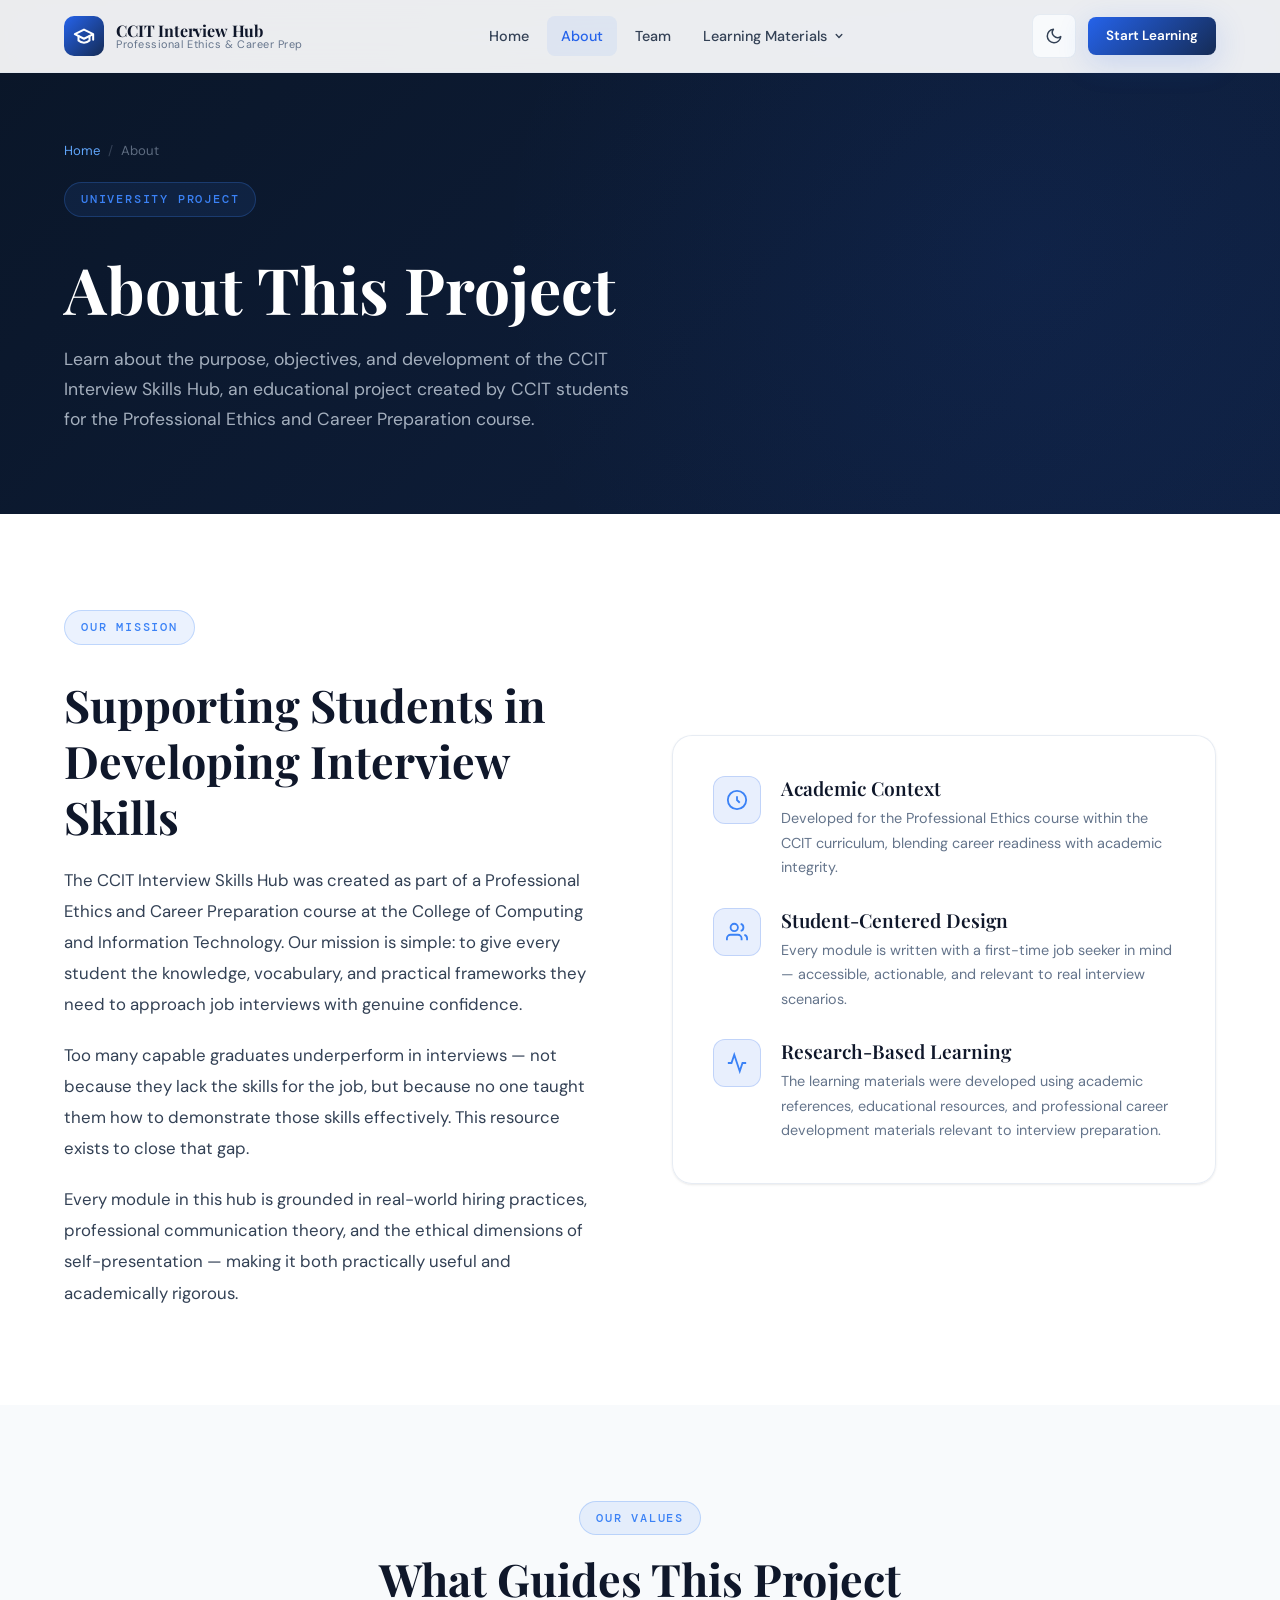
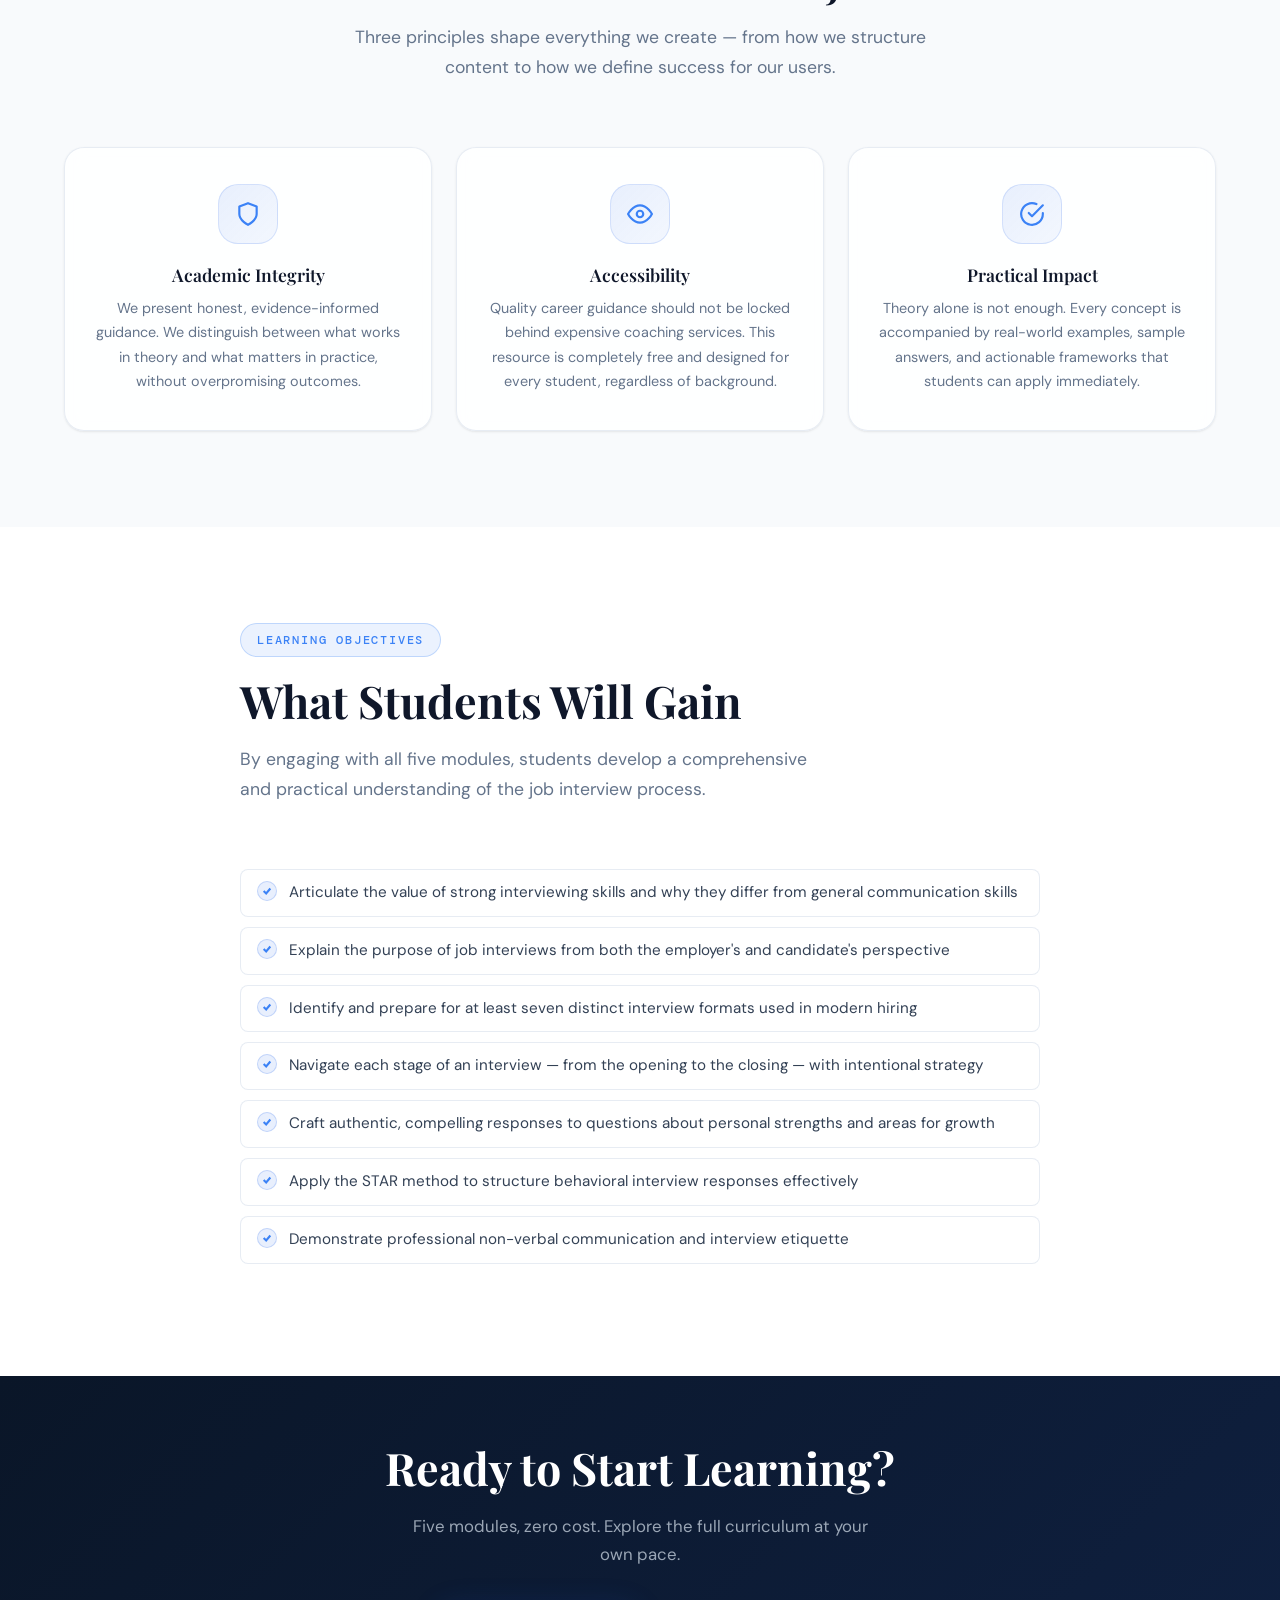
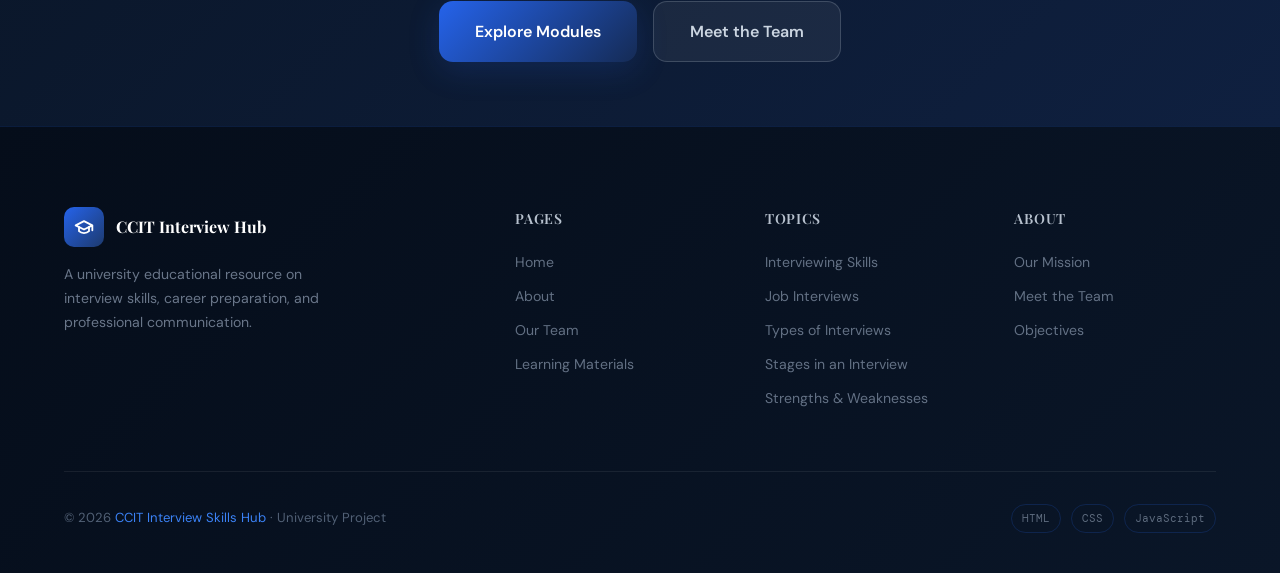
==== commit 50165ee2: "Final responsive audit and bug fixes" ====
--- a/about.html
+++ b/about.html
@@ -129,15 +129,11 @@
               <svg width="22" height="22" viewBox="0 0 24 24" fill="none" stroke="currentColor" stroke-width="2"><polyline points="22 12 18 12 15 21 9 3 6 12 2 12"/></svg>
             </div>
             <div>
-              <div>
-  <div>
-  <h4 style="margin-bottom:6px;">Research-Based Learning</h4>
-  <p style="font-size:0.9rem;color:var(--text-muted);line-height:1.7;margin:0;">
-    The learning materials were developed using academic references, educational resources, and professional career development materials relevant to interview preparation.
-  </p>
-</div>
-  The learning materials were developed using academic references, educational resources, and professional career development materials relevant to interview preparation.
-</p>            </div>
+              <h4 style="margin-bottom:6px;">Research-Based Learning</h4>
+              <p style="font-size:0.9rem;color:var(--text-muted);line-height:1.7;margin:0;">
+                The learning materials were developed using academic references, educational resources, and professional career development materials relevant to interview preparation.
+              </p>
+            </div>
           </div>
         </div>
       </div>
--- a/css/style.css
+++ b/css/style.css
@@ -245,7 +245,8 @@
   transition: transform 0.25s ease;
 }
 
-.nav-item:hover .nav-link svg {
+.nav-item:hover .nav-link svg,
+.nav-item:focus-within .nav-link svg {
   transform: rotate(180deg);
 }
 
@@ -268,7 +269,8 @@
   transition: opacity 0.2s ease, transform 0.2s ease;
 }
 
-.nav-item:hover .dropdown {
+.nav-item:hover .dropdown,
+.nav-item:focus-within .dropdown {
   opacity: 1;
   pointer-events: all;
   transform: translateX(-50%) translateY(0);
@@ -435,10 +437,11 @@
   transition: var(--transition);
 }
 
-.card:hover {
-  transform: translateY(-4px);
-  box-shadow: var(--shadow-lg);
-  border-color: rgba(59, 130, 246, 0.3);
+.card,
+.feature-card,
+.team-card {
+  backface-visibility: hidden;
+  -webkit-backface-visibility: hidden;
 }
 
 .card-glass {
@@ -485,6 +488,7 @@
   gap: 80px;
   align-items: center;
 }
+
 
 .hero-badge {
   display: inline-flex;
@@ -539,16 +543,34 @@
   line-height: 1.75;
 }
 
-.hero-actions {
-  display: flex;
-  gap: 16px;
-  flex-wrap: wrap;
-  margin-bottom: 56px;
+.hero-actions{
+  display:flex;
+  gap:12px;
+  flex-wrap:wrap;
+}
+
+.hero-actions .btn{
+  width:auto;
+}
+
+@media (max-width: 768px) {
+  .hero-actions {
+    flex-direction: column;
+  }
+
+  .hero-actions .btn {
+    width: 100%;
+  }
+
+  .hero-card-float {
+    display: none;
+  }
 }
 
 .hero-stats {
   display: flex;
-  gap: 40px;
+  flex-wrap:wrap;
+  gap: 24px;
   padding-top: 32px;
   border-top: 1px solid rgba(255,255,255,0.1);
 }
@@ -600,13 +622,13 @@
 
 .hero-card-float.card-1 {
   top: 8%;
-  left: -5%;
+  left: 2%;
   animation: float 5s ease-in-out infinite;
 }
 
 .hero-card-float.card-2 {
   bottom: 12%;
-  right: -8%;
+  right: 2%;
   animation: float 7s ease-in-out infinite reverse;
 }
 
@@ -738,6 +760,25 @@
   position: relative;
   display: flex;
   gap: 12px;
+}
+
+@media (max-width: 576px) {
+  .search-box {
+    flex-direction: column;
+  }
+
+  .search-input {
+    width: 100%;
+  }
+
+  .search-btn {
+    width: 100%;
+  }
+
+  .search-icon {
+    top: 31px;
+    transform: translateY(-50%);
+  }
 }
 
 .search-input {
@@ -770,6 +811,8 @@
   color: rgba(148, 163, 184, 0.6);
   width: 20px;
   height: 20px;
+  z-index: 2;
+  pointer-events: none;
 }
 
 .search-btn {
@@ -842,9 +885,38 @@
   align-items: start;
 }
 
+@media (max-width: 768px) {
+  .footer-grid {
+    grid-template-columns: 1fr;
+    gap: 24px;
+  }
+
+  .footer-bottom {
+    flex-direction: column;
+    gap: 12px;
+    text-align: center;
+  }
+
+  .learning-layout {
+    grid-template-columns: 1fr;
+  }
+
+  .learning-sidebar {
+    position: relative;
+    top: auto;
+    max-height: none;
+    overflow: visible;
+  }
+}
+
 .learning-sidebar {
+  position: -webkit-sticky;
   position: sticky;
   top: 92px;
+  max-height: calc(100vh - 110px);
+  overflow-y: auto;
+  scrollbar-width: thin;
+  scrollbar-color: var(--blue-400) transparent;
 }
 
 .sidebar-card {
@@ -1185,11 +1257,17 @@
 }
 
 /* Strength/Weakness cards */
-.sw-grid {
-  display: grid;
-  grid-template-columns: 1fr 1fr;
-  gap: 24px;
-  margin: 24px 0;
+.sw-grid{
+  display:grid;
+  grid-template-columns:repeat(2,1fr);
+  gap:24px;
+  margin:24px 0;
+}
+
+@media (max-width:768px){
+  .sw-grid{
+    grid-template-columns:1fr;
+  }
 }
 
 .sw-card {
@@ -1298,6 +1376,12 @@
   gap: 24px;
 }
 
+@media (max-width:768px){
+  .values-grid{
+    grid-template-columns:1fr;
+  }
+}
+
 .value-card {
   padding: 36px 28px;
   text-align: center;
@@ -1330,6 +1414,43 @@
   grid-template-columns: 1fr 1fr;
   gap: 64px;
   align-items: center;
+}
+
+@media (max-width:768px){
+  .mission-block{
+    grid-template-columns:1fr;
+    gap:32px;
+  }
+}
+
+.learning-sidebar::-webkit-scrollbar{
+  width:6px;
+}
+
+.learning-sidebar::-webkit-scrollbar-thumb{
+  background:var(--blue-400);
+  border-radius:999px;
+}
+
+@media (hover: hover) {
+  .feature-card:hover,
+  .team-card:hover,
+  .card:hover {
+    transform: translateY(-4px);
+    box-shadow: var(--shadow-lg);
+    will-change: transform, box-shadow;
+  }
+}
+
+::selection{
+  background: var(--blue-500);
+  color:#fff;
+}
+
+button:focus-visible,
+a:focus-visible{
+  outline:2px solid var(--blue-400);
+  outline-offset:2px;
 }
 
 /* ─── Team Page ──────────────────────────────────────────────── */
@@ -1347,7 +1468,7 @@
 .team-grid {
   display: grid;
   grid-template-columns: repeat(auto-fit, minmax(280px, 1fr));
-  gap: 28px;
+  gap: 24px;
 }
 
 .team-card {
@@ -1355,6 +1476,8 @@
   text-align: center;
   position: relative;
   overflow: hidden;
+  word-wrap: break-word;
+  word-break: break-word;
 }
 
 .team-card::after {
@@ -1430,7 +1553,7 @@
   padding:6px 10px;
   border-radius:999px;
   background:var(--bg-secondary);
-  border:1px solid var(--border-color);
+  border:1px solid var(--card-border);
   font-size:0.75rem;
   font-weight:600;
 }
@@ -1450,7 +1573,7 @@
 
 .footer-grid {
   display: grid;
-  grid-template-columns: 1.6fr 1fr 1fr 1fr;
+  grid-template-columns: 2fr 1fr 1fr 1fr;
   gap: 48px;
   margin-bottom: 60px;
 }
@@ -1675,34 +1798,163 @@
   margin: 4px 0 4px 16px;
 }
 
-/* ─── Responsive ─────────────────────────────────────────────── */
-@media (max-width: 1024px) {
-  .learning-layout { grid-template-columns: 1fr; }
-  .learning-sidebar { position: static; }
-  .hero-content { grid-template-columns: 1fr; gap: 48px; }
-  .hero-visual { display: none; }
-  .footer-grid { grid-template-columns: 1fr 1fr; gap: 36px; }
-  .values-grid { grid-template-columns: 1fr 1fr; }
-  .mission-block { grid-template-columns: 1fr; gap: 40px; }
-  .sw-grid { grid-template-columns: 1fr; }
-}
+
+
+/* ==========================================================
+   MOBILE FIXES
+   ========================================================== */
 
 @media (max-width: 768px) {
-  .nav-menu, .nav-actions { display: none; }
-  .mobile-menu-btn { display: flex; }
-  .section { padding: 64px 0; }
-  .hero { min-height: auto; padding: 120px 0 80px; }
-  .hero-stats { gap: 24px; }
-  .footer-grid { grid-template-columns: 1fr; }
-  .values-grid { grid-template-columns: 1fr; }
-  .info-grid { grid-template-columns: 1fr; }
-  .footer-bottom { flex-direction: column; gap: 16px; text-align: center; }
-}
-
+
+  /* Navbar */
+  .navbar {
+    height: auto;
+  }
+
+  .nav-inner {
+    height: 64px;
+    padding: 0 12px;
+  }
+
+  .nav-menu {
+    display: none;
+  }
+
+  .mobile-menu-btn {
+    display: flex;
+  }
+
+  .mobile-nav {
+    top: 64px;
+    max-height: calc(100vh - 64px);
+    overflow-y: auto;
+  }
+
+  .mobile-nav-link {
+    padding: 14px 16px;
+  }
+
+  /* Logo */
+  .logo-icon {
+    width: 36px;
+    height: 36px;
+  }
+
+  .logo-title {
+    font-size: 0.85rem;
+  }
+
+  .logo-sub {
+    display: none;
+  }
+
+  .team-grid {
+    grid-template-columns: 1fr;
+  }
+
+  /* Hero */
+  .hero {
+    padding-top: 90px;
+    min-height: unset;
+  }
+
+  .hero-content {
+    gap: 32px;
+  }
+
+  .hero-title {
+    font-size: 2rem;
+    line-height: 1.2;
+  }
+
+  .hero-desc {
+    font-size: 1rem;
+  }
+
+  .hero-stats {
+    flex-wrap: wrap;
+    gap: 16px;
+  }
+
+  /* Why it matters section */
+  .why-grid,
+  .mission-block,
+  .stats-grid {
+    grid-template-columns: 1fr !important;
+  }
+
+  /* Card statistik */
+  .stat-card {
+    width: 100%;
+    min-height: auto;
+  }
+
+  /* Semua card */
+  .card,
+  .feature-card,
+  .team-card {
+    padding: 20px;
+  }
+
+  /* Section */
+  .section {
+    padding: 48px 0;
+  }
+
+  /* Heading */
+  h1 {
+    font-size: 2rem !important;
+  }
+
+  h2 {
+    font-size: 1.6rem !important;
+  }
+
+  p {
+    font-size: 0.95rem;
+  }
+}
+
+
+/* HP kecil */
 @media (max-width: 480px) {
-  .container { padding: 0 16px; }
-  h1 { font-size: 2rem; }
-  h2 { font-size: 1.6rem; }
-  .hero-actions { flex-direction: column; }
-  .btn-lg { width: 100%; }
-}
+
+  .container {
+    padding: 0 14px;
+  }
+
+  .logo-title {
+    font-size: 0.75rem;
+  }
+
+  .hero-title {
+    font-size: 1.75rem !important;
+  }
+
+  .hero-desc {
+    font-size: 0.95rem;
+  }
+
+  .back-top {
+    width: 42px;
+    height: 42px;
+    right: 16px;
+    bottom: 16px;
+  }
+}
+
+/* ─── Reduced Motion ────────────────────────────────────────── */
+@media (prefers-reduced-motion: reduce) {
+  html {
+    scroll-behavior: auto !important;
+  }
+  *, *::before, *::after {
+    animation-delay: 0s !important;
+    animation-duration: 0.01ms !important;
+    animation-iteration-count: 1 !important;
+    transition-delay: 0s !important;
+    transition-duration: 0.01ms !important;
+    scroll-behavior: auto !important;
+  }
+}
+
